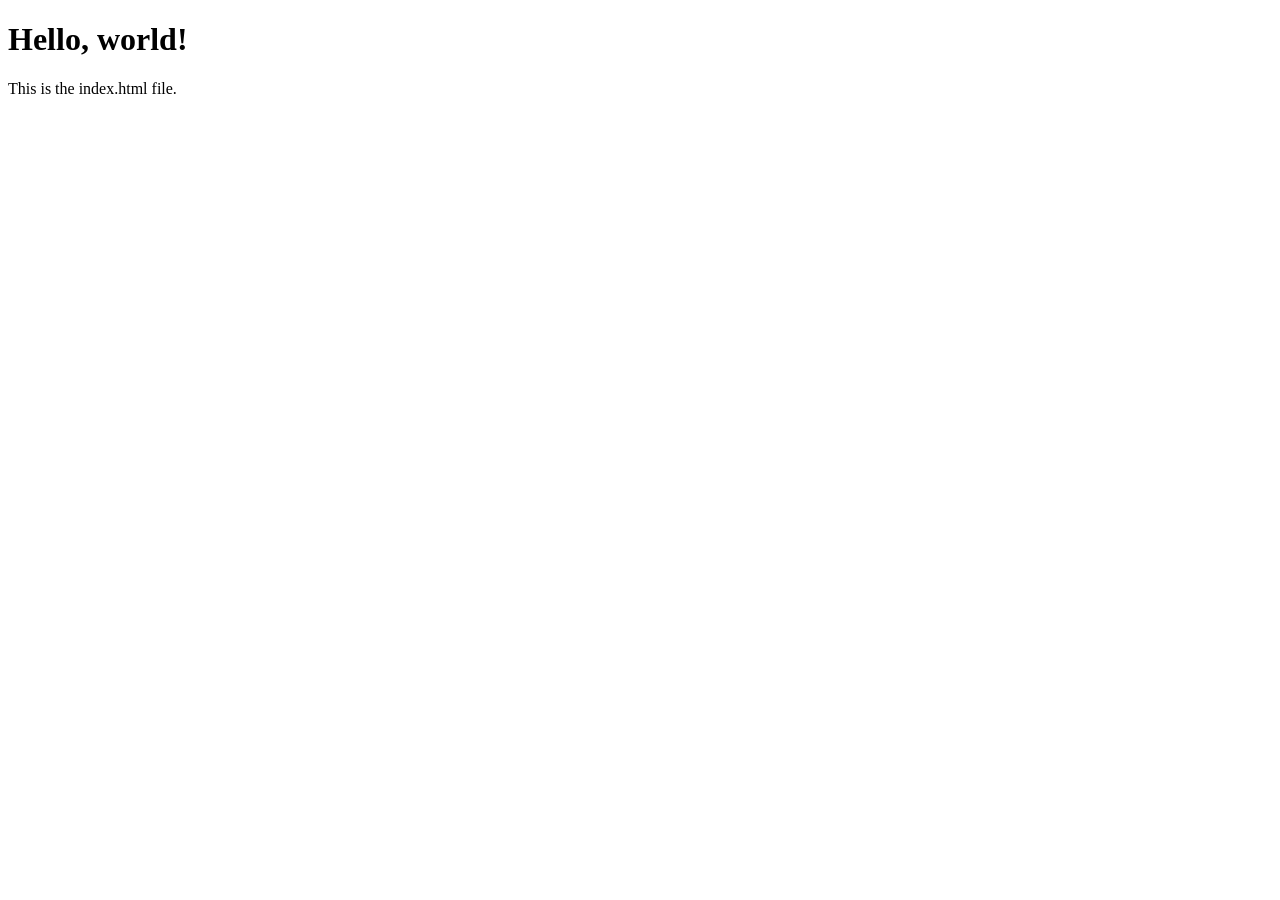
==== index.html @ 0b617f05 "Create index.html" ====
<!DOCTYPE html>
<html lang="en">
<head>
  <meta charset="UTF-8">
  <meta name="viewport" content="width=device-width, initial-scale=1.0">
  <title>Index</title>
</head>
<body>
  <h1>Hello, world!</h1>
  <p>This is the index.html file.</p>
</body>
</html>
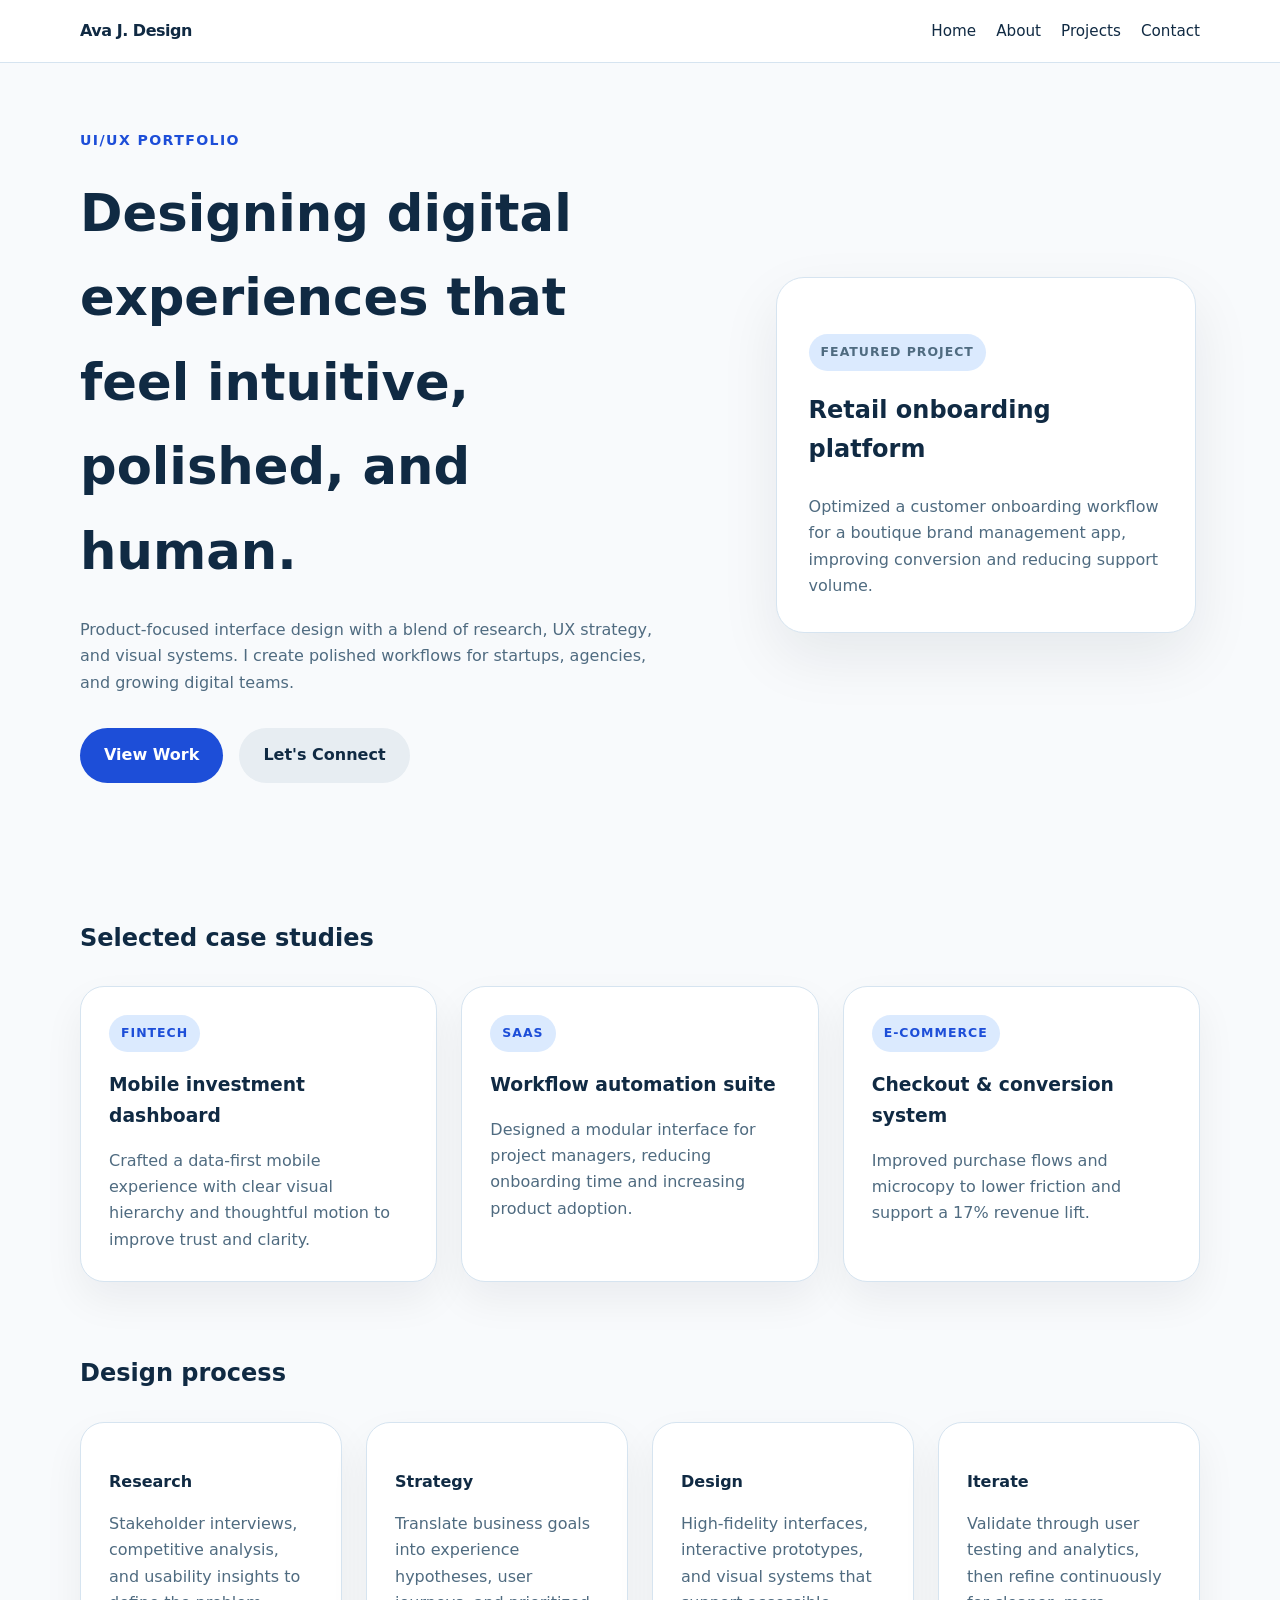
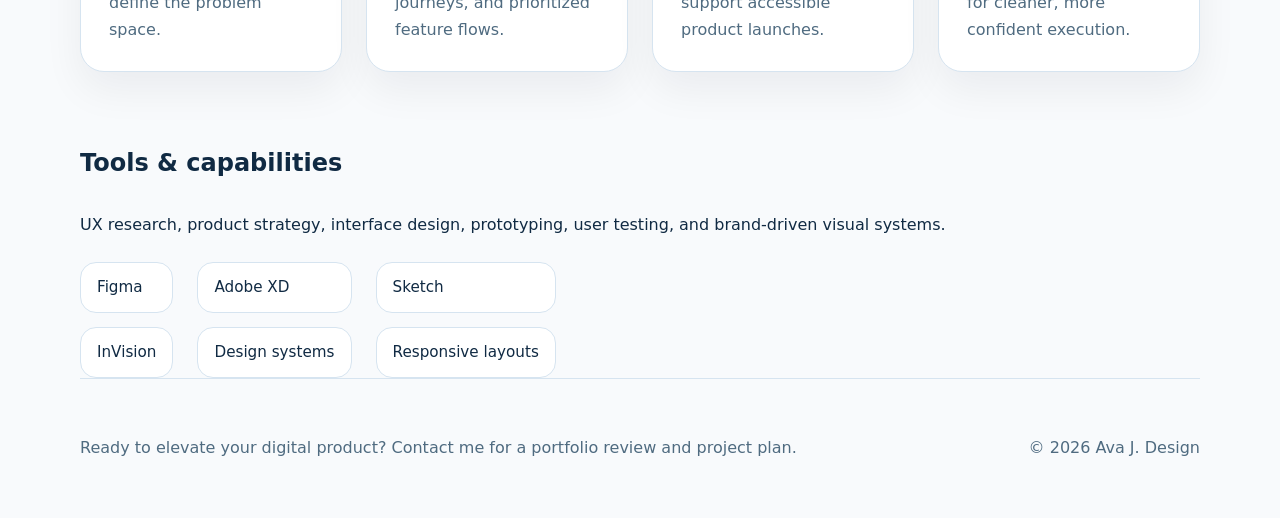
==== commit 372f59fc: "Add files via upload" ====
--- a/index.html
+++ b/index.html
@@ -1,12 +1,106 @@
-<!DOCTYPE html>
-<html lang="en">
-<head>
-  <meta charset="UTF-8">
-  <meta name="viewport" content="width=device-width, initial-scale=1.0">
-  <title>Index</title>
-</head>
-<body>
-  <h1>Hello, world!</h1>
-  <p>This is the index.html file.</p>
-</body>
-</html>
+<!DOCTYPE html>
+<html lang="en">
+<head>
+  <meta charset="UTF-8">
+  <meta name="viewport" content="width=device-width, initial-scale=1.0">
+  <title>UI/UX Portfolio</title>
+  <link rel="stylesheet" href="styles.css">
+</head>
+<body>
+  <header class="site-header">
+    <div class="container header-inner">
+      <a class="brand" href="index.html">Ava J. Design</a>
+      <nav class="nav-bar">
+        <a href="index.html">Home</a>
+        <a href="about.html">About</a>
+        <a href="projects.html">Projects</a>
+        <a href="contact.html">Contact</a>
+      </nav>
+    </div>
+  </header>
+
+  <main>
+    <section class="hero container">
+      <div>
+        <span class="eyebrow">UI/UX Portfolio</span>
+        <h1>Designing digital experiences that feel intuitive, polished, and human.</h1>
+        <p>Product-focused interface design with a blend of research, UX strategy, and visual systems. I create polished workflows for startups, agencies, and growing digital teams.</p>
+        <div class="hero-actions">
+          <a class="btn btn-primary" href="projects.html">View Work</a>
+          <a class="btn btn-secondary" href="contact.html">Let's Connect</a>
+        </div>
+      </div>
+      <div class="hero-panel">
+        <div class="hero-card">
+          <p class="card-label">Featured project</p>
+          <h2>Retail onboarding platform</h2>
+          <p>Optimized a customer onboarding workflow for a boutique brand management app, improving conversion and reducing support volume.</p>
+        </div>
+      </div>
+    </section>
+
+    <section class="featured container">
+      <h2>Selected case studies</h2>
+      <div class="grid grid-3">
+        <article class="card">
+          <span class="card-tag">Fintech</span>
+          <h3>Mobile investment dashboard</h3>
+          <p>Crafted a data-first mobile experience with clear visual hierarchy and thoughtful motion to improve trust and clarity.</p>
+        </article>
+        <article class="card">
+          <span class="card-tag">SaaS</span>
+          <h3>Workflow automation suite</h3>
+          <p>Designed a modular interface for project managers, reducing onboarding time and increasing product adoption.</p>
+        </article>
+        <article class="card">
+          <span class="card-tag">E-commerce</span>
+          <h3>Checkout & conversion system</h3>
+          <p>Improved purchase flows and microcopy to lower friction and support a 17% revenue lift.</p>
+        </article>
+      </div>
+    </section>
+
+    <section class="process container">
+      <h2>Design process</h2>
+      <div class="grid grid-4">
+        <div class="process-step">
+          <strong>Research</strong>
+          <p>Stakeholder interviews, competitive analysis, and usability insights to define the problem space.</p>
+        </div>
+        <div class="process-step">
+          <strong>Strategy</strong>
+          <p>Translate business goals into experience hypotheses, user journeys, and prioritized feature flows.</p>
+        </div>
+        <div class="process-step">
+          <strong>Design</strong>
+          <p>High-fidelity interfaces, interactive prototypes, and visual systems that support accessible product launches.</p>
+        </div>
+        <div class="process-step">
+          <strong>Iterate</strong>
+          <p>Validate through user testing and analytics, then refine continuously for cleaner, more confident execution.</p>
+        </div>
+      </div>
+    </section>
+
+    <section class="skills container">
+      <div class="skills-intro">
+        <h2>Tools & capabilities</h2>
+        <p>UX research, product strategy, interface design, prototyping, user testing, and brand-driven visual systems.</p>
+      </div>
+      <div class="skill-list">
+        <span>Figma</span>
+        <span>Adobe XD</span>
+        <span>Sketch</span>
+        <span>InVision</span>
+        <span>Design systems</span>
+        <span>Responsive layouts</span>
+      </div>
+    </section>
+  </main>
+
+  <footer class="site-footer container">
+    <p>Ready to elevate your digital product? <a href="contact.html">Contact me</a> for a portfolio review and project plan.</p>
+    <p>© 2026 Ava J. Design</p>
+  </footer>
+</body>
+</html>
--- a/styles.css
+++ b/styles.css
@@ -0,0 +1,405 @@
+:root {
+  color-scheme: light;
+  --bg: #f8fafc;
+  --surface: #ffffff;
+  --surface-strong: #e7edf2;
+  --text: #102a43;
+  --muted: #4f6b80;
+  --accent: #1d4ed8;
+  --accent-soft: #dbeafe;
+  --border: #d6e4f0;
+  --shadow: 0 24px 60px rgba(15, 23, 42, 0.08);
+}
+
+* {
+  box-sizing: border-box;
+}
+
+body {
+  margin: 0;
+  font-family: Inter, system-ui, -apple-system, BlinkMacSystemFont, "Segoe UI", sans-serif;
+  background: var(--bg);
+  color: var(--text);
+  line-height: 1.65;
+}
+
+a {
+  color: inherit;
+  text-decoration: none;
+}
+
+img {
+  max-width: 100%;
+  display: block;
+}
+
+.container {
+  width: min(1120px, calc(100% - 32px));
+  margin: 0 auto;
+}
+
+.site-header {
+  background: rgba(255,255,255,0.9);
+  position: sticky;
+  top: 0;
+  z-index: 20;
+  border-bottom: 1px solid var(--border);
+}
+
+.header-inner {
+  display: flex;
+  align-items: center;
+  justify-content: space-between;
+  gap: 24px;
+  padding: 18px 0;
+}
+
+.brand {
+  font-weight: 700;
+  letter-spacing: -0.03em;
+}
+
+.nav-bar {
+  display: flex;
+  flex-wrap: wrap;
+  gap: 20px;
+  font-size: 0.95rem;
+}
+
+.hero,
+.page-content {
+  padding: 64px 0;
+}
+
+.hero {
+  display: grid;
+  grid-template-columns: 1.8fr 1.2fr;
+  gap: 48px;
+  align-items: center;
+}
+
+.eyebrow {
+  display: inline-block;
+  margin-bottom: 18px;
+  font-size: 0.88rem;
+  font-weight: 700;
+  letter-spacing: 0.1em;
+  text-transform: uppercase;
+  color: var(--accent);
+}
+
+.hero h1,
+.portfolio-hero h1,
+.contact-hero h1,
+.about-hero h1 {
+  font-size: clamp(2.5rem, 4vw, 4rem);
+  margin: 0;
+  max-width: 14ch;
+}
+
+.hero p,
+.portfolio-hero p,
+.contact-hero p,
+.about-hero p {
+  margin: 24px 0 0;
+  max-width: 58ch;
+  color: var(--muted);
+}
+
+.hero-actions {
+  margin-top: 32px;
+  display: flex;
+  flex-wrap: wrap;
+  gap: 16px;
+}
+
+.btn {
+  display: inline-flex;
+  align-items: center;
+  justify-content: center;
+  padding: 14px 24px;
+  border-radius: 999px;
+  font-weight: 700;
+  transition: transform 0.2s ease, box-shadow 0.2s ease;
+}
+
+.btn:hover {
+  transform: translateY(-1px);
+}
+
+.btn-primary {
+  background: var(--accent);
+  color: #fff;
+}
+
+.btn-secondary {
+  background: var(--surface-strong);
+  color: var(--text);
+}
+
+.hero-panel {
+  display: flex;
+  justify-content: center;
+}
+
+.hero-card {
+  background: var(--surface);
+  border: 1px solid var(--border);
+  border-radius: 28px;
+  padding: 32px;
+  width: 100%;
+  max-width: 420px;
+  box-shadow: var(--shadow);
+}
+
+.card-label,
+.project-card .project-visual,
+.card-tag {
+  display: inline-flex;
+  padding: 8px 12px;
+  border-radius: 999px;
+  background: var(--accent-soft);
+  color: var(--accent);
+  font-size: 0.78rem;
+  font-weight: 700;
+  letter-spacing: 0.08em;
+  text-transform: uppercase;
+}
+
+.featured,
+.process,
+.skills,
+.contact-details,
+.about-grid {
+  margin-top: 72px;
+}
+
+.featured h2,
+.process h2,
+.skills h2 {
+  margin-bottom: 28px;
+}
+
+.grid {
+  display: grid;
+  gap: 24px;
+}
+
+.grid-3 {
+  grid-template-columns: repeat(3, minmax(0, 1fr));
+}
+
+.grid-4 {
+  grid-template-columns: repeat(4, minmax(0, 1fr));
+}
+
+.card,
+.process-step,
+.project-card,
+.contact-card {
+  background: var(--surface);
+  border: 1px solid var(--border);
+  border-radius: 24px;
+  padding: 28px;
+  box-shadow: rgba(15, 23, 42, 0.06) 0 18px 40px;
+}
+
+.card h3,
+.project-card h3,
+.process-step strong {
+  margin: 18px 0 0;
+}
+
+.card p,
+.process-step p,
+.project-card p,
+.contact-card p {
+  margin: 16px 0 0;
+  color: var(--muted);
+}
+
+.process-step strong {
+  display: block;
+  font-size: 1rem;
+  margin-bottom: 12px;
+}
+
+.skills-intro {
+  margin-bottom: 24px;
+}
+
+.skill-list {
+  display: grid;
+  grid-template-columns: repeat(3, minmax(0, max-content));
+  gap: 14px 24px;
+}
+
+.skill-list span {
+  padding: 12px 16px;
+  border-radius: 16px;
+  background: var(--surface);
+  border: 1px solid var(--border);
+  color: var(--text);
+  font-size: 0.95rem;
+}
+
+.site-footer {
+  padding: 40px 0;
+  color: var(--muted);
+  border-top: 1px solid var(--border);
+  display: flex;
+  flex-wrap: wrap;
+  justify-content: space-between;
+  gap: 18px;
+}
+
+.page-content {
+  padding: 56px 0;
+}
+
+.about-hero,
+.portfolio-hero,
+.contact-hero {
+  margin-bottom: 48px;
+}
+
+.about-grid {
+  display: grid;
+  grid-template-columns: 1.3fr 1fr;
+  gap: 32px;
+}
+
+.about-grid ul {
+  list-style: none;
+  padding: 0;
+  margin: 0;
+  display: grid;
+  gap: 12px;
+}
+
+.about-grid li {
+  background: var(--surface-strong);
+  padding: 14px 18px;
+  border-radius: 16px;
+  color: var(--text);
+}
+
+.quote-block {
+  margin-top: 48px;
+  padding: 32px;
+  border-radius: 24px;
+  background: var(--accent-soft);
+  color: var(--text);
+}
+
+.quote-block p {
+  margin: 0 0 16px;
+  font-size: 1.05rem;
+  max-width: 56ch;
+}
+
+.quote-block span {
+  font-weight: 700;
+}
+
+.projects-grid {
+  align-items: start;
+}
+
+.case-study {
+  margin-top: 72px;
+}
+
+.case-study-intro {
+  margin-bottom: 28px;
+}
+
+.asset-grid {
+  display: grid;
+  gap: 24px;
+  grid-template-columns: minmax(0, 1.1fr) minmax(0, 1fr);
+}
+
+.asset-card {
+  background: var(--surface);
+  border: 1px solid var(--border);
+  border-radius: 24px;
+  padding: 28px;
+  box-shadow: rgba(15, 23, 42, 0.06) 0 18px 40px;
+  display: block;
+}
+
+.asset-photo .photo-row {
+  display: grid;
+  grid-template-columns: repeat(3, minmax(0, 1fr));
+  gap: 12px;
+  margin-top: 16px;
+}
+
+.asset-photo img {
+  border-radius: 18px;
+  background: var(--surface-strong);
+}
+
+.project-card .project-visual {
+  min-height: 200px;
+  display: grid;
+  place-items: center;
+  border-radius: 20px;
+  margin-bottom: 20px;
+  color: var(--accent);
+  background: linear-gradient(180deg, #eff6ff 0%, #dbeafe 100%);
+  font-weight: 700;
+}
+
+.contact-details {
+  display: grid;
+  grid-template-columns: 1.5fr 1fr;
+  gap: 28px;
+}
+
+.contact-card {
+  display: grid;
+  gap: 18px;
+}
+
+@media (max-width: 960px) {
+  .hero,
+  .about-grid,
+  .contact-details,
+  .grid-3,
+  .grid-4 {
+    grid-template-columns: 1fr;
+  }
+
+  .site-footer {
+    justify-content: flex-start;
+  }
+}
+
+@media (max-width: 700px) {
+  .container {
+    width: calc(100% - 24px);
+  }
+
+  .header-inner {
+    flex-direction: column;
+    align-items: flex-start;
+  }
+
+  .nav-bar {
+    width: 100%;
+    justify-content: flex-start;
+  }
+
+  .hero h1,
+  .about-hero h1,
+  .portfolio-hero h1,
+  .contact-hero h1 {
+    font-size: 2.4rem;
+  }
+
+  .skill-list {
+    grid-template-columns: repeat(2, minmax(0, 1fr));
+  }
+}
